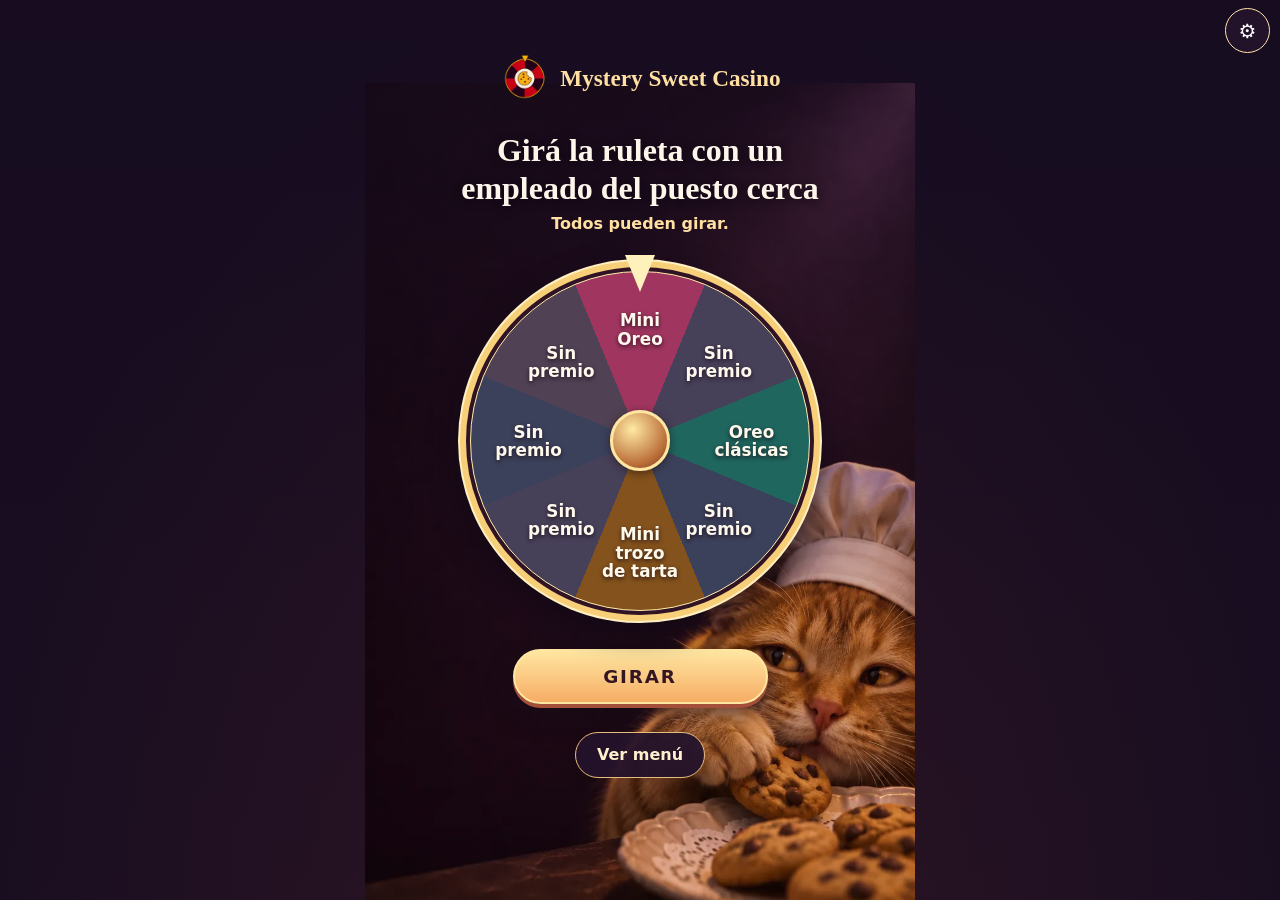
==== index.html @ f585e6fe "Animate Cat Snake and allow a new spin for exhausted prizes" ====
<!doctype html>
<html lang="es-PY">
<head>
  <meta charset="UTF-8">
  <meta name="viewport" content="width=device-width, initial-scale=1, viewport-fit=cover">
  <meta name="theme-color" content="#190e20">
  <title>Mystery Sweet Casino</title>
  <style>
    :root {
      color-scheme: dark;
      overscroll-behavior-y: none;
      font-family: system-ui, sans-serif;
      background: #190e20;
      color: #fff6eb;
    }
    *, *::before, *::after { box-sizing: border-box; }
    [hidden] { display: none !important; }
    body {
      margin: 0;
      min-height: 100vh;
      min-height: 100dvh;
      background: #190e20;
      isolation: isolate;
    }
    .fondo-ruleta {
      position: fixed;
      inset: 0;
      z-index: -1;
      overflow: hidden;
      pointer-events: none;
      background: radial-gradient(ellipse at center bottom, #301625, #190e20 72%);
    }
    .fondo-ruleta::before, .fondo-ruleta::after {
      content: '';
      position: absolute;
      inset: 0;
    }
    .fondo-ruleta::before {
      inset: -8px;
      background: url("gato-pastelero.webp") center bottom / clamp(340px, 100vw, 550px) auto no-repeat;
      transform-origin: center bottom;
    }
    .fondo-ruleta::after {
      background: linear-gradient(180deg, #160c20a6, #160c2030 64%, #160c2010);
    }
    @media (prefers-reduced-motion: no-preference) {
      .fondo-ruleta::before { animation: gato-ruleta 6s ease-in-out infinite alternate; }
    }
    @keyframes gato-ruleta {
      from { transform: scale(1); }
      to { transform: translateY(-4px) scale(1.025); }
    }
    main {
      width: 100%;
      max-width: 560px;
      display: grid;
      justify-items: center;
      gap: clamp(17px, 4vw, 28px);
      margin: 0 auto;
      padding: 52px 16px 32px;
      padding: max(52px, calc(env(safe-area-inset-top) + 34px)) 16px max(29px, env(safe-area-inset-bottom));
      text-align: center;
    }
    h1 {
      font-family: Georgia, serif;
      font-size: clamp(1.32rem, 5.7vw, 2rem);
      line-height: 1.18;
      margin: 0;
      max-width: 24ch;
      text-shadow: 0 2px 10px #100813;
    }
    .marca { display: flex; align-items: center; justify-content: center; gap: .55rem; color: #ffe0a2; font: bold clamp(1rem, 4.5vw, 1.45rem) Georgia, serif; }
    .marca img { display: block; width: 52px; height: 52px; }
    .indicacion p { margin: .4rem 0 0; color: #ffe0a2; font-weight: 700; }
    .marco {
      position: relative;
      width: 80vw;
      height: 80vw;
      max-width: 360px;
      max-height: 360px;
      border: 6px solid #f7cf79;
      border-radius: 50%;
      padding: 4px;
      background: #301425;
      box-shadow: 0 0 0 2px #fff0c3, 0 12px 30px #0e0714b8;
    }
    .rueda {
      position: relative;
      width: 100%;
      height: 100%;
      border-radius: 50%;
      overflow: hidden;
      background-color: #47334f;
      background-image: conic-gradient(from -22.5deg, #a03660 0deg 45deg, #474059 45deg 90deg, #1f665f 90deg 135deg, #3c415b 135deg 180deg, #84521c 180deg 225deg, #474059 225deg 270deg, #3c415b 270deg 315deg, #514154 315deg 360deg);
      transition: transform var(--duracion-giro) cubic-bezier(.15,.65,.14,1);
      border: 1px solid #ffebaa;
    }
    .rueda::after {
      content: '';
      position: absolute;
      inset: 41%;
      border: 3px solid #ffe6a1;
      border-radius: 50%;
      background: radial-gradient(circle at 36% 30%, #ffe9a3, #b86a35 70%, #623328 100%);
      box-shadow: 0 2px 8px #20101098;
    }
    .marcador {
      position: absolute;
      z-index: 1;
      top: -12px;
      left: 50%;
      width: 30px;
      height: 37px;
      transform: translateX(-50%);
      clip-path: polygon(0 0, 100% 0, 50% 100%);
      background: #fff1bb;
    }
    .etiqueta {
      position: absolute;
      color: #fff9ed;
      width: 24%;
      font-size: clamp(.75rem, 3.3vw, 1.05rem);
      font-weight: 800;
      line-height: 1.09;
      transform: translate(-50%, -50%) rotate(var(--contragiro, 0deg));
      transition: transform var(--duracion-giro) cubic-bezier(.15,.65,.14,1);
      text-shadow: 0 2px 4px #180a14c4;
    }
    button { font: inherit; cursor: pointer; }
    button:focus-visible { outline: 3px solid white; outline-offset: 4px; }
    #girar {
      width: 74vw;
      max-width: 255px;
      min-height: 55px;
      border: 2px solid #ffe6a1;
      border-radius: 38px;
      background: linear-gradient(180deg, #ffe6a1, #f6ad65);
      color: #341522;
      font-size: 1.15rem;
      font-weight: 900;
      letter-spacing: .1em;
      box-shadow: 0 4px 0 #a34f39, 0 10px 24px #170c19b0;
    }
    #girar:disabled { cursor: default; opacity: .82; }
    #estado-giro:empty { display: none; }
    #estado-giro:not(:empty) { margin: 0; padding: .45rem .65rem; border-radius: 9px; background: #24132bee; color: #ffe0a2; font-weight: 700; }
    #ajustes {
      position: fixed;
      z-index: 2;
      top: max(8px, env(safe-area-inset-top));
      right: max(10px, env(safe-area-inset-right));
      width: 45px;
      height: 45px;
      border: 1px solid #ffe0a9;
      border-radius: 50%;
      background: #24132be8;
      color: white;
      padding: 0;
      font-size: 1.15rem;
    }
    .menu-link {
      display: inline-flex;
      align-items: center;
      justify-content: center;
      min-height: 46px;
      padding: .55rem 1.3rem;
      border: 1px solid #e7bd7e;
      border-radius: 24px;
      background: #24132bee;
      color: #fff0ce;
      text-decoration: none;
      font-weight: 750;
    }
    body.ventana-abierta { overflow: hidden; }
    #ventana[open].compatible {
      position: fixed;
      inset: 0;
      z-index: 10;
      display: grid;
      place-items: center;
      width: 100%;
      height: 100%;
      max-width: none;
      max-height: none;
      background: #100916b3;
      padding: 20px;
    }
    #ventana.compatible .tarjeta { width: min(100%, 410px); }

    @media (prefers-reduced-motion: reduce) {
      .rueda { transition: none; }
    }
      .uno { top: 17%; left: 50%; }
    .dos { top: 26.7%; left: 73.3%; }
    .tres { top: 50%; left: 83%; }
    .cuatro { top: 73.3%; left: 73.3%; }
    .cinco { top: 83%; left: 50%; }
    .seis { top: 73.3%; left: 26.7%; }
    .siete { top: 50%; left: 17%; }
    .ocho { top: 26.7%; left: 26.7%; }
    #ventana {
      width: min(88vw, 410px);
      margin: auto;
      padding: 0;
      border: 0;
      background: transparent;
      color: inherit;
      overflow: visible;
      text-align: center;
    }
    #ventana:not([open]) { display: none; }
    #ventana::backdrop { background: #100916b3; }
    .tarjeta {
      position: relative;
      z-index: 1;
      border: 2px solid #f6cf82;
      border-radius: 28px;
      padding: 27px 19px;
      background: #2b182f;
      box-shadow: 0 16px 45px #09040dc7;
    }
    #titulo-resultado {
      margin: 0 0 8px;
      font: bold clamp(1.65rem, 7vw, 2.35rem) Georgia, serif;
      color: #ffdda0;
    }
    #resultado { margin: 0 0 22px; font-size: 1.2rem; font-weight: 750; }
    #cerrar {
      min-height: 44px;
      padding: 0 24px;
      border: 1px solid #ffdfa6;
      border-radius: 28px;
      background: #f9cf8d;
      color: #321c2c;
      font-weight: 800;
    }
    #efectos { position: fixed; inset: 0; pointer-events: none; overflow: hidden; }
    .particula {
      position: absolute;
      top: -3rem;
      left: var(--x);
      animation: caer var(--duracion) linear var(--demora) both;
    }
    .confeti { width: 9px; height: 14px; background: var(--color); border-radius: 2px; }
    .rosa { font-size: var(--tamano); --brillo: .43; }
    @keyframes caer {
      0% { transform: translate3d(0, -4vh, 0) rotate(0); opacity: 0; }
      12% { opacity: var(--brillo, 1); }
      85% { opacity: var(--brillo, 1); }
      100% { transform: translate3d(var(--desvio), 113vh, 0) rotate(var(--giro)); opacity: 0; }
    }
    @media (prefers-reduced-motion: reduce) {
      .etiqueta { transition: none; }
    }
  </style>
  <link rel="stylesheet" href="ajustes.css">
</head>
<body>
  <div class="fondo-ruleta" aria-hidden="true"></div>
  <main>
    <div class="marca">
      <img src="logo-msc-v2.webp" width="52" height="52" alt="">
      <span>Mystery Sweet Casino</span>
    </div>
    <div class="indicacion">
      <h1 id="instruccion" tabindex="-1">Girá la ruleta con un empleado del puesto cerca</h1>
      <p>Todos pueden girar.</p>
    </div>
    <div class="marco" role="img" aria-label="Ruleta con ocho casillas: cinco sin premio, un paquete de Mini Oreo, un paquete de Oreo clásicas y un mini trozo de tarta">
      <span class="marcador" aria-hidden="true"></span>
      <div class="rueda" id="rueda" aria-hidden="true">
        <span class="etiqueta uno">Mini<br>Oreo</span>
        <span class="etiqueta dos">Sin<br>premio</span>
        <span class="etiqueta tres">Oreo<br>clásicas</span>
        <span class="etiqueta cuatro">Sin<br>premio</span>
        <span class="etiqueta cinco">Mini trozo<br>de tarta</span>
        <span class="etiqueta seis">Sin<br>premio</span>
        <span class="etiqueta siete">Sin<br>premio</span>
        <span class="etiqueta ocho">Sin<br>premio</span>
      </div>
    </div>
    <button id="girar" type="button">GIRAR</button>
    <p id="estado-giro" role="status"></p>
    <a class="menu-link" href="menu.html">Ver menú</a>
  </main>
  <dialog id="ventana" role="dialog" aria-modal="true" aria-labelledby="titulo-resultado" aria-describedby="resultado">
    <div id="efectos" aria-hidden="true"></div>
    <div class="tarjeta">
      <h2 id="titulo-resultado"></h2>
      <p id="resultado"></p>
      <button id="cerrar" type="button" autofocus>Cerrar</button>
    </div>
  </dialog>
  <button id="ajustes" type="button" aria-label="Ajustes" aria-haspopup="dialog">⚙️</button>
  <audio id="musica" src="musica.mp3" loop preload="none"></audio>
  <script src="musica.js?v=4"></script>
  <script>
    const premios = ['un paquete de Mini Oreo', null, 'un paquete de Oreo clásicas', null, 'un mini trozo de tarta', null, null, null];
    const mensajesSinPremio = {
      1: [
        '¡Uyy, che! Justito entre los dos paquetes de Oreo.',
        'Nde, ¡el Oreo pasó cerquita y ni saludó!'
      ],
      3: [
        'La tarta y el Oreo te hicieron el pasillito. ¡Por un pelito!',
        '¡Qué macana! La tarta estaba ahí nomás.'
      ],
      5: [
        'La tarta quedó ahí nomás. ¡Hasta se sentía el olorcito!',
        '¡Epa! La tarta se hizo la difícil y se quedó al ladito.'
      ],
      6: [
        'La ruleta se fue de paseo lejos de los premios. ¡Te mandó saludos!',
        'Che, la flecha se tomó el colectivo equivocado.'
      ],
      7: ['Las Mini Oreo se hicieron las distraídas en la casilla de al lado.']
    };
    const urlGiro = "https://eyvzpzwagdccphsktogu.supabase.co/rest/v1/rpc/mystery_sweet_girar_detalle";
    const clavePublica = "sb_publishable_TuwjOiBnavNXWkxzGye_Jw_20vuNP8E";
    const claveGiroPendiente = "mystery-sweet-giro-pendiente";
    const duracionGiro = 7000;
    const paleta = ['#ffcc74', '#ff83aa', '#76e5bf', '#d49cff', '#fff0be'];
    const elemento = id => document.getElementById(id);
    const girar = elemento('girar');
    const rueda = elemento('rueda');
    const ventana = elemento('ventana');
    const efectos = elemento('efectos');
    const reducirMovimiento = matchMedia('(prefers-reduced-motion: reduce)');
    const estadoGiro = elemento("estado-giro");
    let giroIniciado = false;
    let idGiro;
    let angulo = 0;

    function indiceAlAzar(cantidad) {
      if (!window.crypto || typeof window.crypto.getRandomValues !== 'function') {
        return Math.floor(Math.random() * cantidad);
      }
      const rango = 2 ** 32;
      const limite = rango - rango % cantidad;
      const bytes = new Uint32Array(1);
      do {
        window.crypto.getRandomValues(bytes);
      } while (bytes[0] >= limite);
      return bytes[0] % cantidad;
    }

    function obtenerIdGiro() {
      if (idGiro) return idGiro;
      try {
        idGiro = sessionStorage.getItem(claveGiroPendiente);
      } catch (_) {}
      if (!idGiro) {
        idGiro = crypto.randomUUID();
        try {
          sessionStorage.setItem(claveGiroPendiente, idGiro);
        } catch (_) {}
      }
      return idGiro;
    }

    async function pedirResultado() {
      const controlador = new AbortController();
      const limite = setTimeout(() => controlador.abort(), 10000);
      try {
        const respuesta = await fetch(urlGiro, {
          method: 'POST',
          headers: { apikey: clavePublica, 'Content-Type': 'application/json' },
          body: JSON.stringify({ p_id: obtenerIdGiro() }),
          signal: controlador.signal
        });
        if (!respuesta.ok) throw new Error('No se confirmó el giro');
        const resultado = await respuesta.json();
        const { casilla, agotado } = resultado;
        if (!Number.isInteger(casilla) || casilla < 0 || casilla >= premios.length ||
            typeof agotado !== 'boolean' || (agotado && !premios[casilla])) {
          throw new Error('Respuesta de giro inválida');
        }
        return resultado;
      } finally {
        clearTimeout(limite);
      }
    }

    function animarResultado(gano) {
      if (reducirMovimiento.matches) return;
      const cantidad = gano ? 52 : 14;
      const particulas = document.createDocumentFragment();
      for (let i = 0; i < cantidad; i++) {
        const particula = document.createElement('span');
        particula.className = gano ? 'particula confeti' : 'particula rosa';
        if (!gano) particula.textContent = '🥀';
        particula.style.setProperty('--x', (2 + Math.random() * 94) + 'vw');
        particula.style.setProperty('--desvio', (Math.random() * 30 - 15) + 'vw');
        particula.style.setProperty('--giro', (Math.random() * 520 - 260) + 'deg');
        particula.style.setProperty('--demora', Math.random() * 1.2 + 's');
        particula.style.setProperty('--duracion', (2.3 + Math.random() * 1.4) + 's');
        particula.style.setProperty('--color', paleta[i % paleta.length]);
        particula.style.setProperty('--tamano', (1.3 + Math.random() * 1.4) + 'rem');
        particula.addEventListener('animationend', () => particula.remove(), { once: true });
        particulas.append(particula);
      }
      efectos.append(particulas);
    }

    function limpiarResultado() {
      efectos.textContent = '';
      document.body.classList.remove('ventana-abierta');
      if (girar.disabled) elemento('instruccion').focus();
      else girar.focus();
    }

    function abrirResultado() {
      if (typeof ventana.showModal === 'function') {
        ventana.showModal();
      } else {
        ventana.classList.add('compatible');
        ventana.setAttribute('open', '');
        document.body.classList.add('ventana-abierta');
        elemento('cerrar').focus();
      }
    }

    elemento('cerrar').addEventListener('click', () => {
      if (typeof ventana.close === 'function') {
        ventana.close();
      } else {
        ventana.removeAttribute('open');
        limpiarResultado();
      }
    });
    ventana.addEventListener('close', limpiarResultado);

    girar.addEventListener('click', async () => {
      if (giroIniciado) return;
      giroIniciado = true;
      girar.disabled = true;
      audioDelPuesto.iniciar();

      girar.textContent = 'CONECTANDO…';
      estadoGiro.textContent = '';
      let resultado;
      try {
        resultado = await pedirResultado();
      } catch (_) {
        giroIniciado = false;
        girar.disabled = false;
        girar.textContent = 'REINTENTAR';
        estadoGiro.textContent = 'No pudimos confirmar el giro. Revisá la conexión y volvé a intentar.';
        return;
      }
      const { casilla: indice, agotado } = resultado;
      const premio = premios[indice];
      angulo = 360 * (Math.ceil(angulo / 360) + 9) - indice * (360 / premios.length);
      rueda.style.setProperty('--duracion-giro', duracionGiro + 'ms');
      rueda.style.setProperty('--contragiro', -angulo + 'deg');
      rueda.style.transform = 'rotate(' + angulo + 'deg)';
      girar.textContent = 'GIRANDO…';

      let temporizador;
      function alTerminar(evento) {
        if (evento.target === rueda && evento.propertyName === 'transform') revelar();
      }

      function revelar() {
        rueda.removeEventListener('transitionend', alTerminar);
        clearTimeout(temporizador);
        if (agotado) {
          elemento('titulo-resultado').textContent = '¡Premio agotado!';
          elemento('resultado').textContent = 'Se agotó el stock de ' + premio.replace(/^un /, '') + '. Cerrá la ventana para volver a girar.';
          girar.textContent = 'VOLVER A GIRAR';
          girar.disabled = false;
          giroIniciado = false;
          idGiro = undefined;
        } else {
          elemento('titulo-resultado').textContent = premio ? '¡Felicitaciones!' : '¡La próxima seguro sale!';
          const mensajes = mensajesSinPremio[indice];
          elemento('resultado').textContent = premio ? 'Ganaste ' + premio : mensajes[indiceAlAzar(mensajes.length)];
          girar.textContent = 'GIRO REALIZADO';
        }
        try {
          sessionStorage.removeItem(claveGiroPendiente);
        } catch (_) {}
        abrirResultado();
        if (!agotado) animarResultado(Boolean(premio));
      }

      if (reducirMovimiento.matches) revelar();
      else {
        rueda.addEventListener('transitionend', alTerminar);
        temporizador = setTimeout(revelar, duracionGiro + 250);
      }
    });
  </script>
</body>
</html>
---- ajustes.css ----
#ajustes { cursor:pointer; font-size:1.25rem; min-width:44px; min-height:44px; }
#panel-ajustes { width:min(22rem, calc(100% - 2rem)); box-sizing:border-box; color:#fff4e5; background:#26172a; border:1px solid #f7bb6d; border-radius:18px; padding:1.25rem; font:1rem system-ui,sans-serif; }
#panel-ajustes::backdrop { background:#100a17b8; }
#panel-ajustes header { display:flex; justify-content:space-between; align-items:center; margin-bottom:1rem; }
#panel-ajustes h2 { font-size:1.25rem; margin:0; }
#panel-ajustes label { display:flex; justify-content:space-between; gap:.5rem; }
#panel-ajustes input { width:100%; min-height:36px; margin:0 0 .7rem; accent-color:#f7bb6d; }
#panel-ajustes button, #panel-ajustes a { min-height:44px; border:0; border-radius:10px; font:inherit; font-weight:700; }
#panel-ajustes button { cursor:pointer; background:#48314b; color:white; padding:0 .8rem; }
#panel-ajustes a { display:grid; place-items:center; background:#f7bb6d; color:#271523; text-decoration:none; }
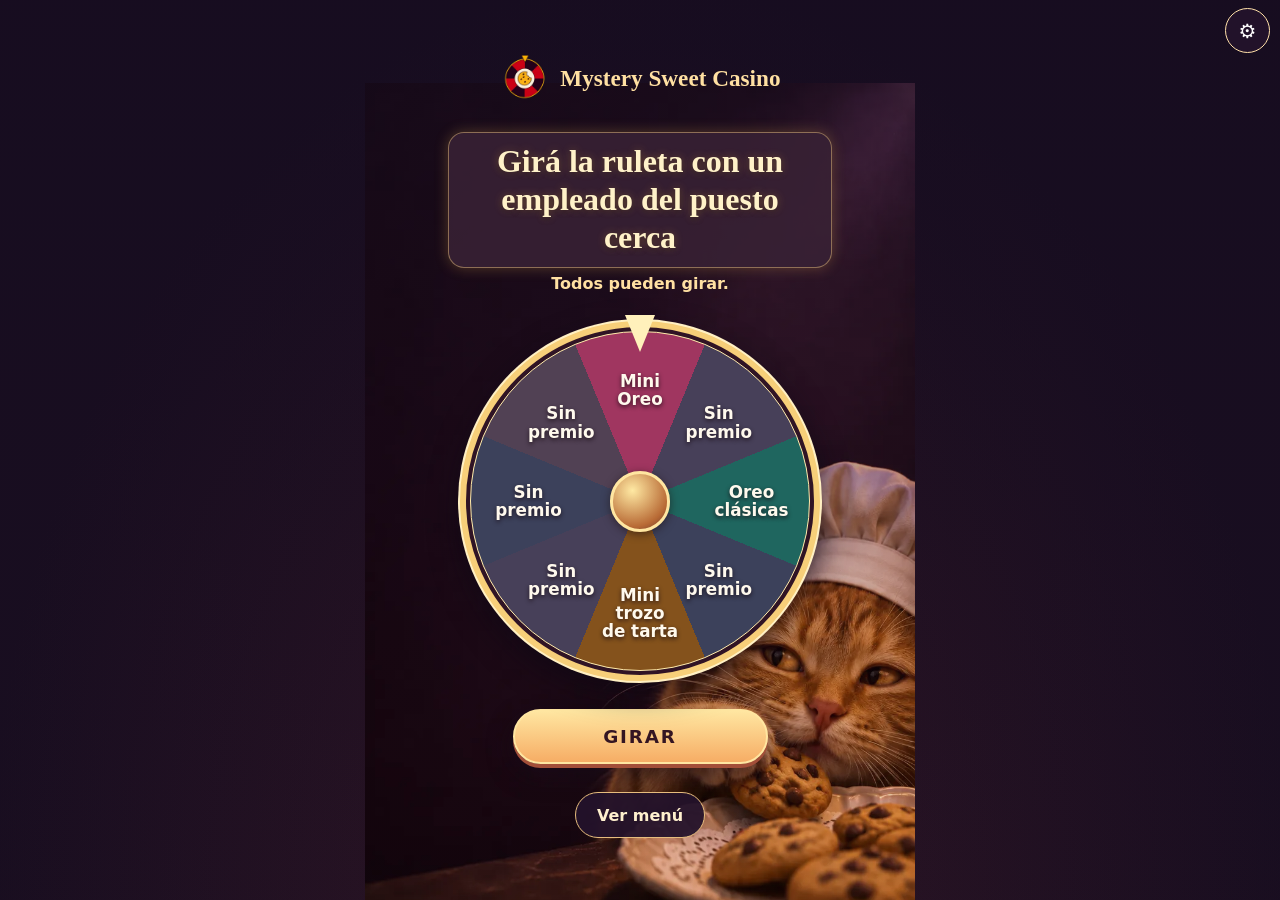
==== commit c4ed0ea8: "Manage order status and highlight roulette instructions" ====
--- a/index.html
+++ b/index.html
@@ -71,6 +71,21 @@
     }
     .marca { display: flex; align-items: center; justify-content: center; gap: .55rem; color: #ffe0a2; font: bold clamp(1rem, 4.5vw, 1.45rem) Georgia, serif; }
     .marca img { display: block; width: 52px; height: 52px; }
+    #instruccion {
+      color: #fff2c9;
+      padding: .32em .55em;
+      border: 1px solid #ffd58470;
+      border-radius: 16px;
+      background: #382235df;
+      box-shadow: 0 0 14px #ffbf5340;
+      text-shadow: 0 0 8px #ffbc5152, 0 2px 5px #231522;
+    }
+    @media (prefers-reduced-motion: no-preference) {
+      #instruccion { animation: brillo-aviso 3.5s ease-in-out infinite alternate; }
+      @keyframes brillo-aviso {
+        to { box-shadow: 0 0 22px #ffc46669; border-color: #ffd584bc; }
+      }
+    }
     .indicacion p { margin: .4rem 0 0; color: #ffe0a2; font-weight: 700; }
     .marco {
       position: relative;
@@ -254,12 +269,12 @@
     }
   </style>
   <link rel="stylesheet" href="ajustes.css">
-</head>
+<link rel="stylesheet" href="feria.css"></head>
 <body>
   <div class="fondo-ruleta" aria-hidden="true"></div>
   <main>
     <div class="marca">
-      <img src="logo-msc-v2.webp" width="52" height="52" alt="">
+      <button class="boton-logo" aria-label="Ver nuestro equipo"><img src="logo-msc-v2.webp" width="52" height="52" alt=""></button>
       <span>Mystery Sweet Casino</span>
     </div>
     <div class="indicacion">
@@ -292,8 +307,8 @@
     </div>
   </dialog>
   <button id="ajustes" type="button" aria-label="Ajustes" aria-haspopup="dialog">⚙️</button>
-  <audio id="musica" src="musica.mp3" loop preload="none"></audio>
-  <script src="musica.js?v=4"></script>
+  <audio id="musica" src="musica.mp3" loop preload="auto"></audio>
+  <script src="musica.js?v=6"></script>
   <script>
     const premios = ['un paquete de Mini Oreo', null, 'un paquete de Oreo clásicas', null, 'un mini trozo de tarta', null, null, null];
     const mensajesSinPremio = {
@@ -491,5 +506,5 @@
       }
     });
   </script>
-</body>
+<script src="feria.js?v=3"></script></body>
 </html>
--- a/feria.css
+++ b/feria.css
@@ -0,0 +1 @@
+.foto-postre{display:block;width:100%;max-height:240px;object-fit:cover;border-radius:14px;margin:0 0 .85rem}.pedir,.accion-feria{display:inline-block;background:#ffd188;color:#341827;padding:.85rem 1.2rem;border-radius:12px;font:700 1rem system-ui;text-decoration:none;border:0;cursor:pointer}.pedir{margin:0 0 1rem}.boton-logo{padding:0!important;border:0!important;background:transparent!important;cursor:zoom-in;line-height:0}.equipo,.encargo{box-sizing:border-box;width:min(90vw,27rem);max-height:85vh;overflow:auto;border:1px solid #ab795e;border-radius:18px;background:#2b1b24;color:#fff0da;padding:1.2rem;font:1rem system-ui}.equipo{text-align:center}.equipo img{width:min(12rem,60%);height:auto}.equipo::backdrop,.encargo::backdrop{background:#130b16c9}.encargo input{box-sizing:border-box;width:100%;padding:.6rem;border:1px solid #997569;border-radius:8px;font:inherit}.encargo label{display:block;margin:.6rem 0}.cantidades label{display:grid;grid-template-columns:1fr 4rem;align-items:center;gap:.6rem}.encargo button{margin:.3rem}
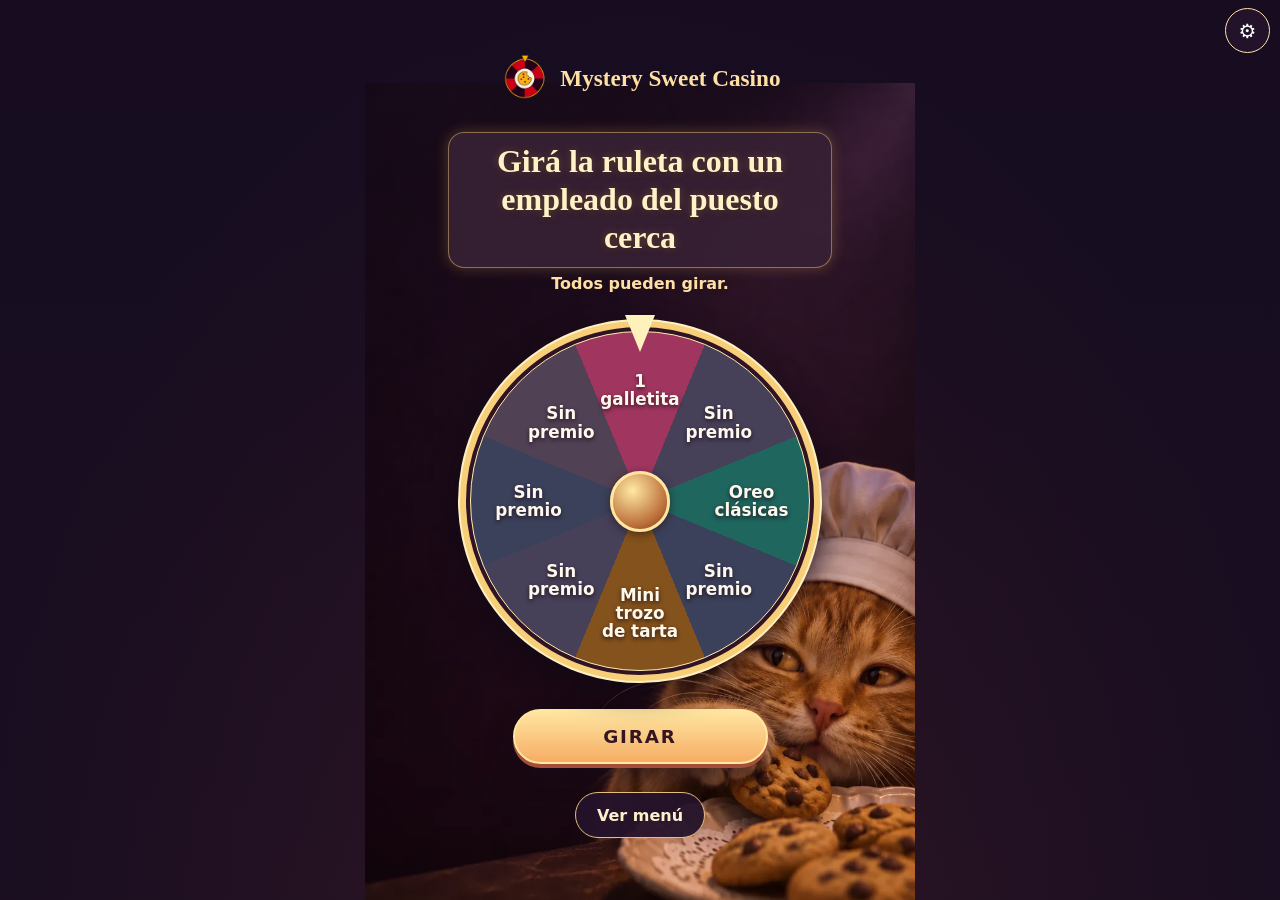
==== commit 7d6a206d: "Cambiar premio Mini Oreo por 1 galletita" ====
--- a/index.html
+++ b/index.html
@@ -281,10 +281,10 @@
       <h1 id="instruccion" tabindex="-1">Girá la ruleta con un empleado del puesto cerca</h1>
       <p>Todos pueden girar.</p>
     </div>
-    <div class="marco" role="img" aria-label="Ruleta con ocho casillas: cinco sin premio, un paquete de Mini Oreo, un paquete de Oreo clásicas y un mini trozo de tarta">
+    <div class="marco" role="img" aria-label="Ruleta con ocho casillas: cinco sin premio, una galletita, un paquete de Oreo clásicas y un mini trozo de tarta">
       <span class="marcador" aria-hidden="true"></span>
       <div class="rueda" id="rueda" aria-hidden="true">
-        <span class="etiqueta uno">Mini<br>Oreo</span>
+        <span class="etiqueta uno">1<br>galletita</span>
         <span class="etiqueta dos">Sin<br>premio</span>
         <span class="etiqueta tres">Oreo<br>clásicas</span>
         <span class="etiqueta cuatro">Sin<br>premio</span>
@@ -310,10 +310,10 @@
   <audio id="musica" src="musica.mp3" loop preload="auto"></audio>
   <script src="musica.js?v=6"></script>
   <script>
-    const premios = ['un paquete de Mini Oreo', null, 'un paquete de Oreo clásicas', null, 'un mini trozo de tarta', null, null, null];
+    const premios = ['1 galletita', null, 'un paquete de Oreo clásicas', null, 'un mini trozo de tarta', null, null, null];
     const mensajesSinPremio = {
       1: [
-        '¡Uyy, che! Justito entre los dos paquetes de Oreo.',
+        '¡Uyy, che! Justito entre la galletita y el paquete de Oreo.',
         'Nde, ¡el Oreo pasó cerquita y ni saludó!'
       ],
       3: [
@@ -328,7 +328,7 @@
         'La ruleta se fue de paseo lejos de los premios. ¡Te mandó saludos!',
         'Che, la flecha se tomó el colectivo equivocado.'
       ],
-      7: ['Las Mini Oreo se hicieron las distraídas en la casilla de al lado.']
+      7: ['La galletita se hizo la distraída en la casilla de al lado.']
     };
     const urlGiro = "https://eyvzpzwagdccphsktogu.supabase.co/rest/v1/rpc/mystery_sweet_girar_detalle";
     const clavePublica = "sb_publishable_TuwjOiBnavNXWkxzGye_Jw_20vuNP8E";
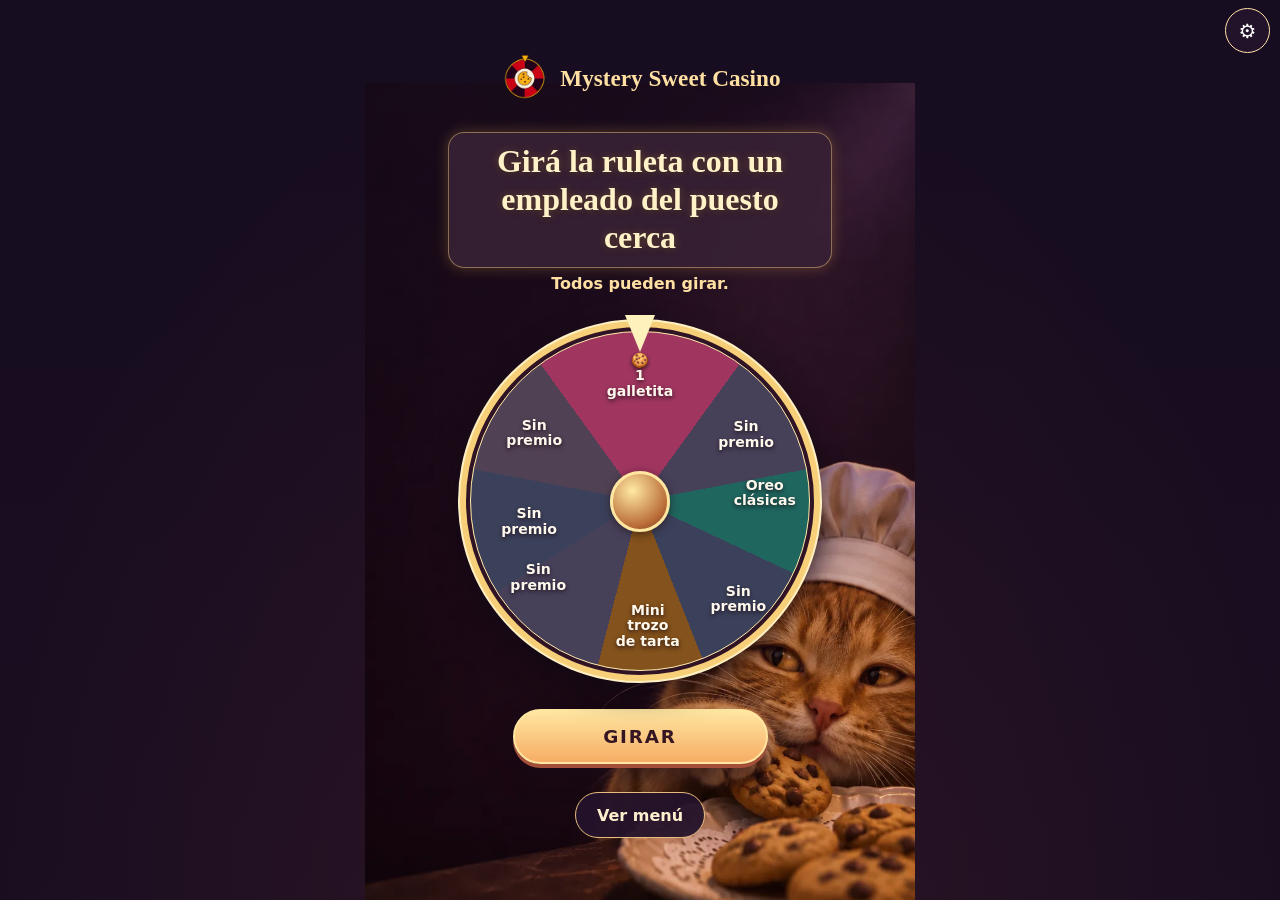
==== commit f99ea9ec: "Hacer más grande el sector visual de 1 galletita" ====
--- a/index.html
+++ b/index.html
@@ -106,7 +106,7 @@
       border-radius: 50%;
       overflow: hidden;
       background-color: #47334f;
-      background-image: conic-gradient(from -22.5deg, #a03660 0deg 45deg, #474059 45deg 90deg, #1f665f 90deg 135deg, #3c415b 135deg 180deg, #84521c 180deg 225deg, #474059 225deg 270deg, #3c415b 270deg 315deg, #514154 315deg 360deg);
+      background-image: conic-gradient(from -36deg, #a03660 0deg 72deg, #474059 72deg 115.2deg, #1f665f 115.2deg 151.2deg, #3c415b 151.2deg 194.4deg, #84521c 194.4deg 230.4deg, #474059 230.4deg 273.6deg, #3c415b 273.6deg 316.8deg, #514154 316.8deg 360deg);
       transition: transform var(--duracion-giro) cubic-bezier(.15,.65,.14,1);
       border: 1px solid #ffebaa;
     }
@@ -133,8 +133,8 @@
     .etiqueta {
       position: absolute;
       color: #fff9ed;
-      width: 24%;
-      font-size: clamp(.75rem, 3.3vw, 1.05rem);
+      width: 22%;
+      font-size: clamp(.62rem, 2.65vw, .88rem);
       font-weight: 800;
       line-height: 1.09;
       transform: translate(-50%, -50%) rotate(var(--contragiro, 0deg));
@@ -205,14 +205,14 @@
     @media (prefers-reduced-motion: reduce) {
       .rueda { transition: none; }
     }
-      .uno { top: 17%; left: 50%; }
-    .dos { top: 26.7%; left: 73.3%; }
-    .tres { top: 50%; left: 83%; }
-    .cuatro { top: 73.3%; left: 73.3%; }
-    .cinco { top: 83%; left: 50%; }
-    .seis { top: 73.3%; left: 26.7%; }
-    .siete { top: 50%; left: 17%; }
-    .ocho { top: 26.7%; left: 26.7%; }
+    .uno { top: 13%; left: 50%; }
+    .dos { top: 30.2%; left: 81.4%; }
+    .tres { top: 47.5%; left: 86.9%; }
+    .cuatro { top: 78.9%; left: 79.1%; }
+    .cinco { top: 86.9%; left: 52.3%; }
+    .seis { top: 72.5%; left: 19.9%; }
+    .siete { top: 56%; left: 17.2%; }
+    .ocho { top: 29.8%; left: 18.7%; }
     #ventana {
       width: min(88vw, 410px);
       margin: auto;
@@ -284,7 +284,7 @@
     <div class="marco" role="img" aria-label="Ruleta con ocho casillas: cinco sin premio, una galletita, un paquete de Oreo clásicas y un mini trozo de tarta">
       <span class="marcador" aria-hidden="true"></span>
       <div class="rueda" id="rueda" aria-hidden="true">
-        <span class="etiqueta uno">1<br>galletita</span>
+        <span class="etiqueta uno">🍪<br>1 galletita</span>
         <span class="etiqueta dos">Sin<br>premio</span>
         <span class="etiqueta tres">Oreo<br>clásicas</span>
         <span class="etiqueta cuatro">Sin<br>premio</span>
@@ -334,6 +334,7 @@
     const clavePublica = "sb_publishable_TuwjOiBnavNXWkxzGye_Jw_20vuNP8E";
     const claveGiroPendiente = "mystery-sweet-giro-pendiente";
     const duracionGiro = 7000;
+    const angulosCentroCasillas = [0, 57.6, 97.2, 136.8, 176.4, 216, 259.2, 302.4];
     const paleta = ['#ffcc74', '#ff83aa', '#76e5bf', '#d49cff', '#fff0be'];
     const elemento = id => document.getElementById(id);
     const girar = elemento('girar');
@@ -465,7 +466,7 @@
       }
       const { casilla: indice, agotado } = resultado;
       const premio = premios[indice];
-      angulo = 360 * (Math.ceil(angulo / 360) + 9) - indice * (360 / premios.length);
+      angulo = 360 * (Math.ceil(angulo / 360) + 9) - angulosCentroCasillas[indice];
       rueda.style.setProperty('--duracion-giro', duracionGiro + 'ms');
       rueda.style.setProperty('--contragiro', -angulo + 'deg');
       rueda.style.transform = 'rotate(' + angulo + 'deg)';
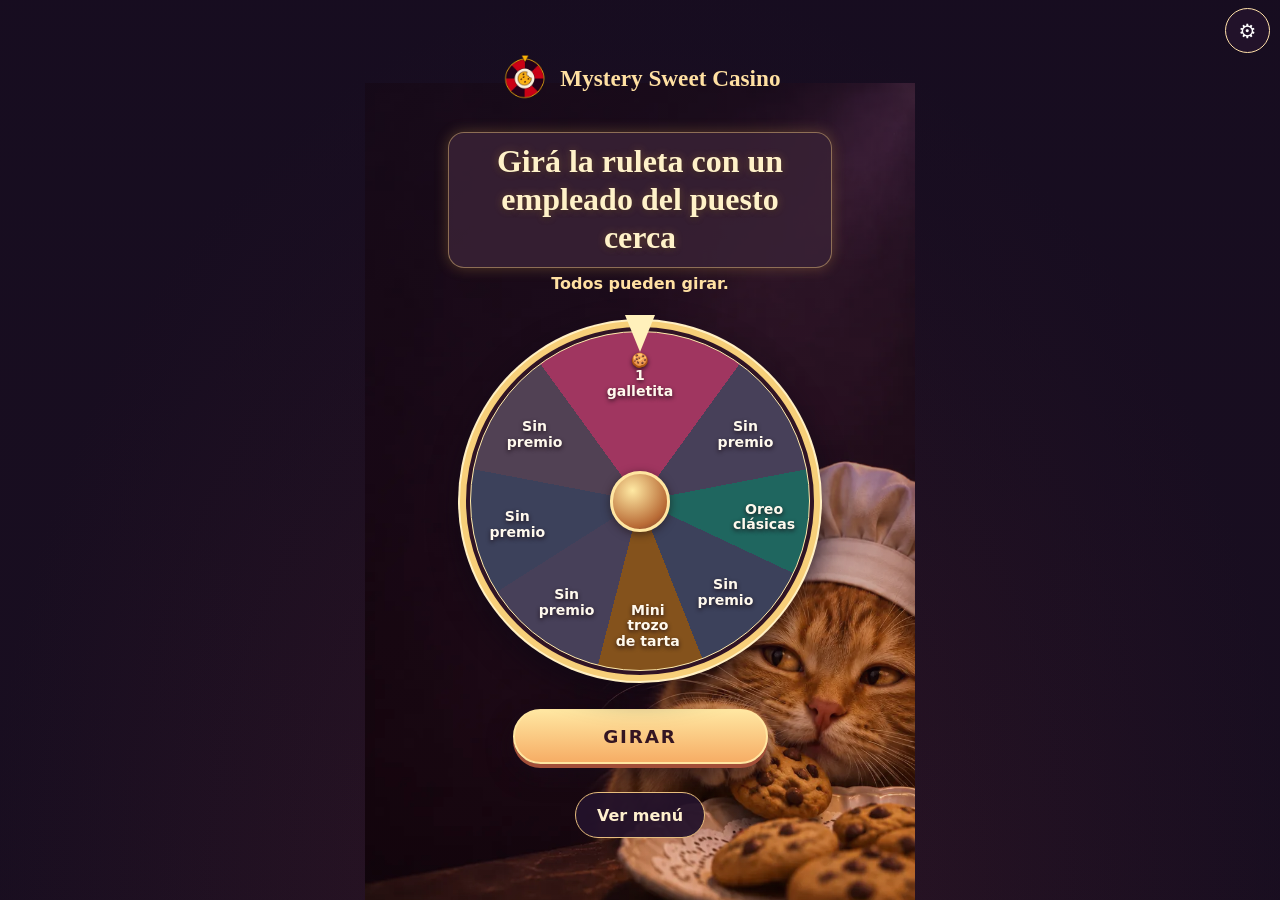
==== commit 10460c97: "Ajustar posición de etiquetas de la ruleta" ====
--- a/index.html
+++ b/index.html
@@ -206,13 +206,13 @@
       .rueda { transition: none; }
     }
     .uno { top: 13%; left: 50%; }
-    .dos { top: 30.2%; left: 81.4%; }
-    .tres { top: 47.5%; left: 86.9%; }
-    .cuatro { top: 78.9%; left: 79.1%; }
+    .dos { top: 30.2%; left: 81.2%; }
+    .tres { top: 54.6%; left: 86.7%; }
+    .cuatro { top: 77%; left: 75.3%; }
     .cinco { top: 86.9%; left: 52.3%; }
-    .seis { top: 72.5%; left: 19.9%; }
-    .siete { top: 56%; left: 17.2%; }
-    .ocho { top: 29.8%; left: 18.7%; }
+    .seis { top: 79.9%; left: 28.3%; }
+    .siete { top: 56.9%; left: 13.7%; }
+    .ocho { top: 30.2%; left: 18.8%; }
     #ventana {
       width: min(88vw, 410px);
       margin: auto;
